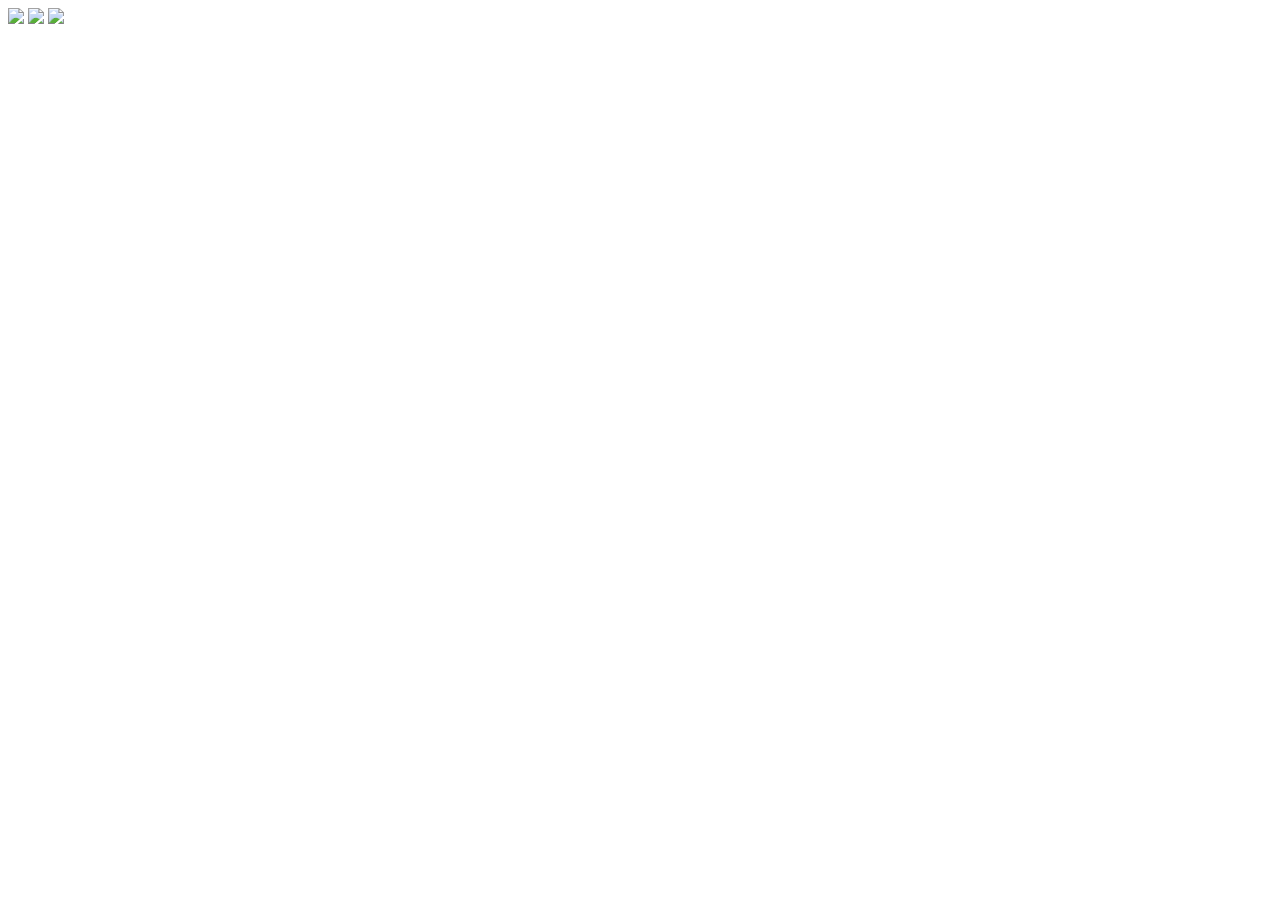
==== pages/images.html @ b8508d22 "a" ====
<!DOCTYPE html>
<html lang="en">
<head>
    <meta charset="UTF-8">
    <meta name="viewport" content="width=device-width, initial-scale=1.0">
    <title>Document</title>
    <link rel="stylesheet" href="../final/styles/magnav.css">
</head>
<body>
    <img src="../final/images/scan1.png">
    <img src="../final/images/scan2.png">
    <img src="../final/images/scan3.png">
</body>
</html>
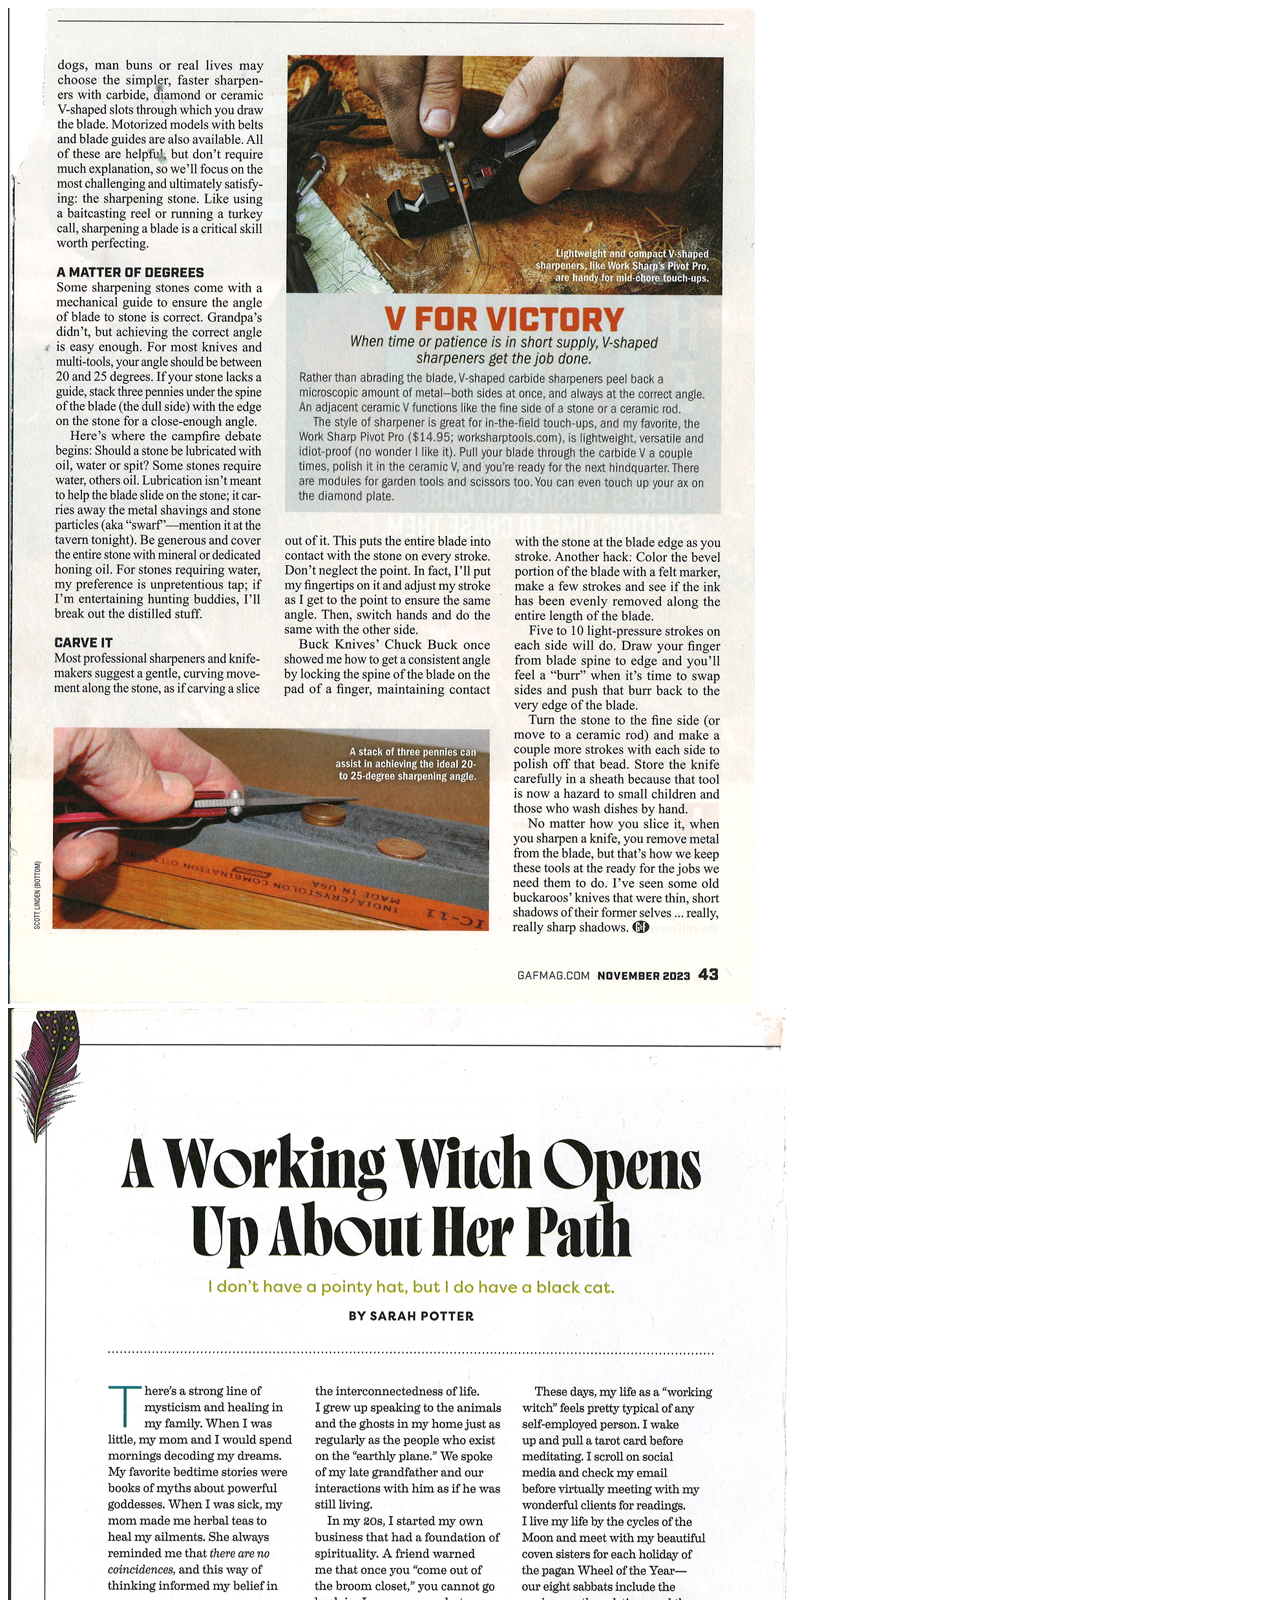
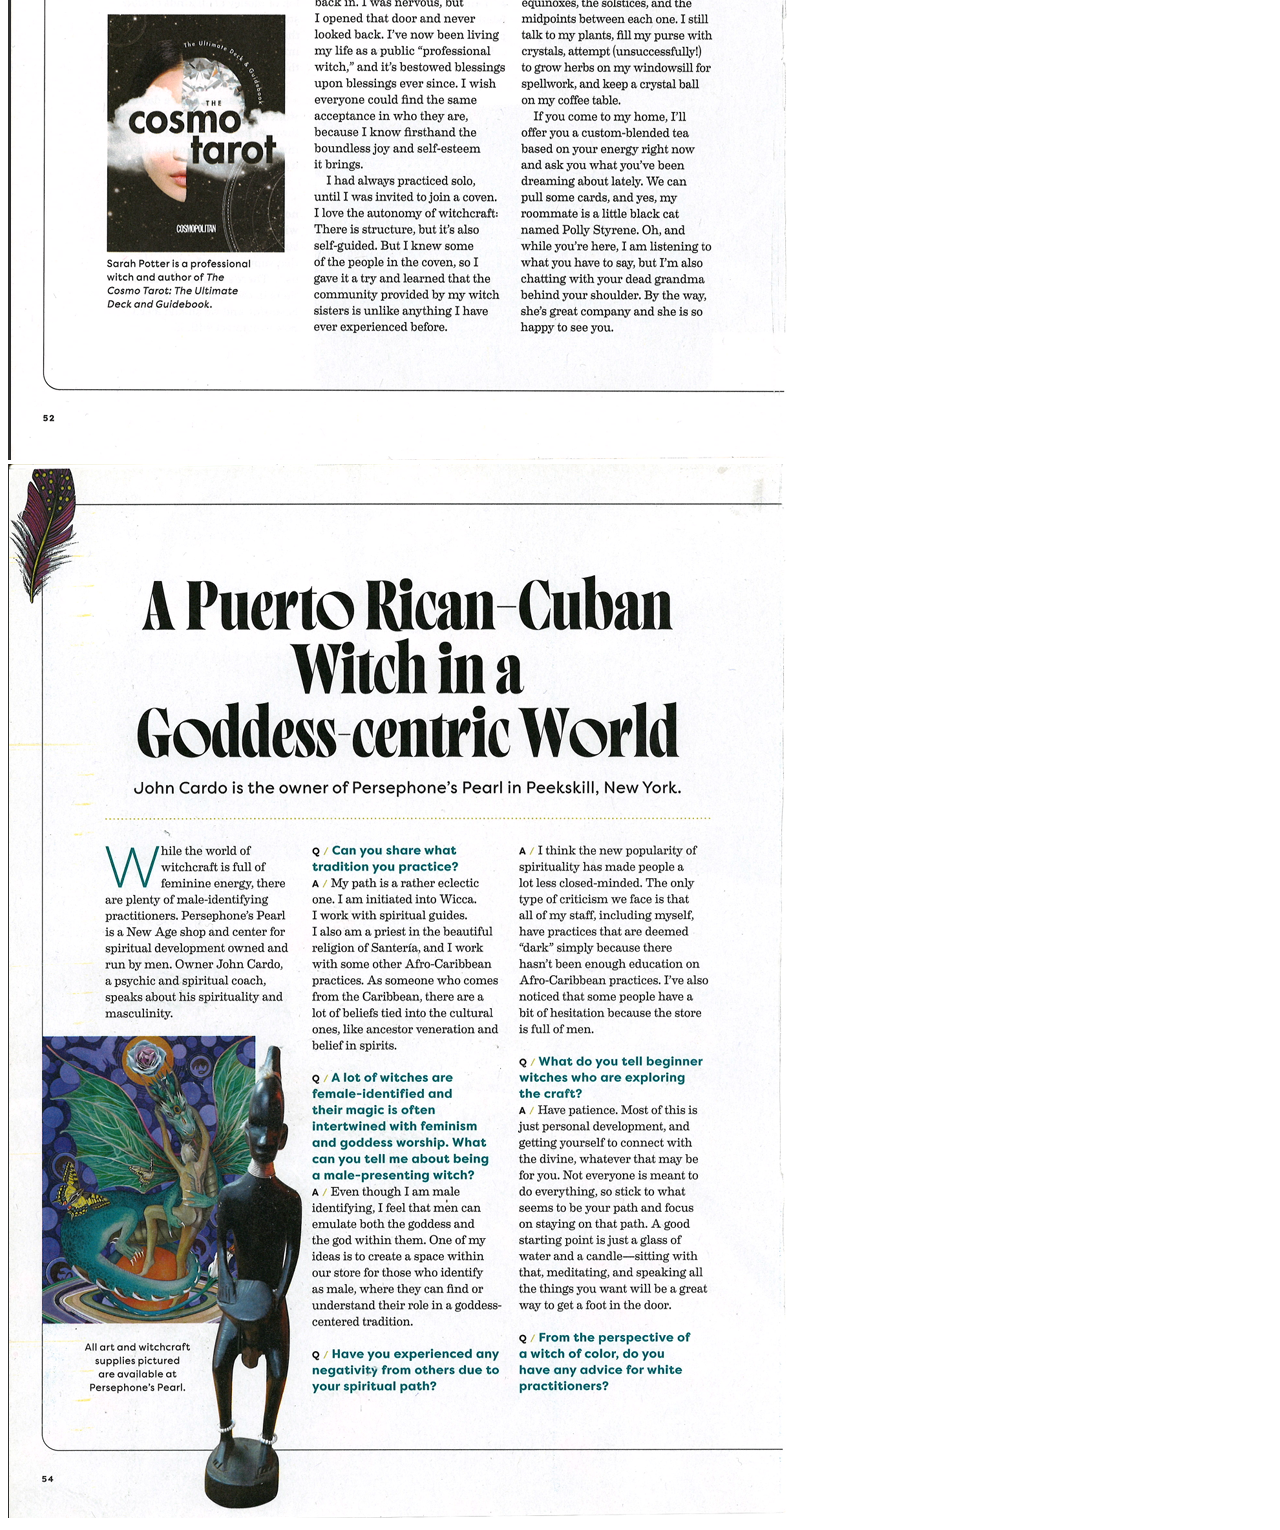
==== commit dadf717d: "a" ====
--- a/pages/images.html
+++ b/pages/images.html
@@ -7,8 +7,8 @@
     <link rel="stylesheet" href="../final/styles/magnav.css">
 </head>
 <body>
-    <img src="../final/images/scan1.png">
-    <img src="../final/images/scan2.png">
-    <img src="../final/images/scan3.png">
+    <img src="../images/scan1.png">
+    <img src="../images/scan2.png">
+    <img src="../images/scan3.png">
 </body>
 </html>
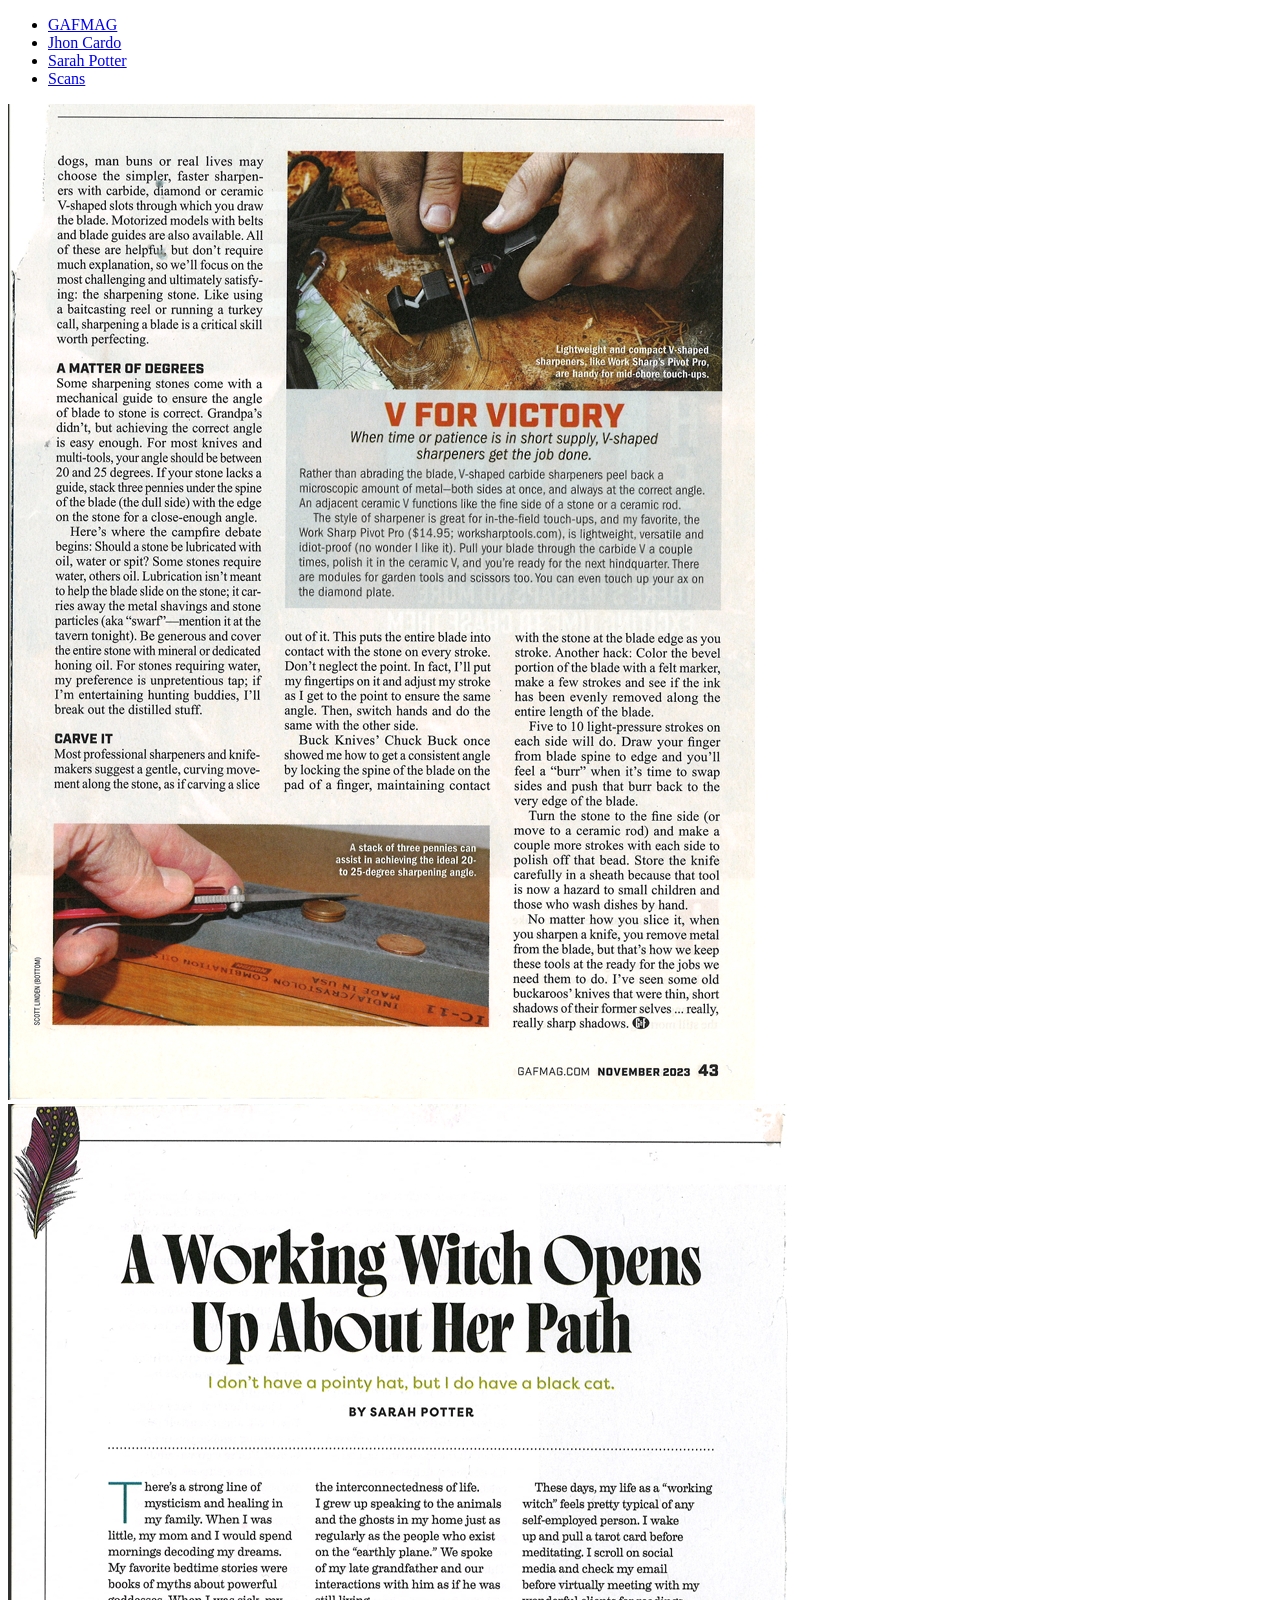
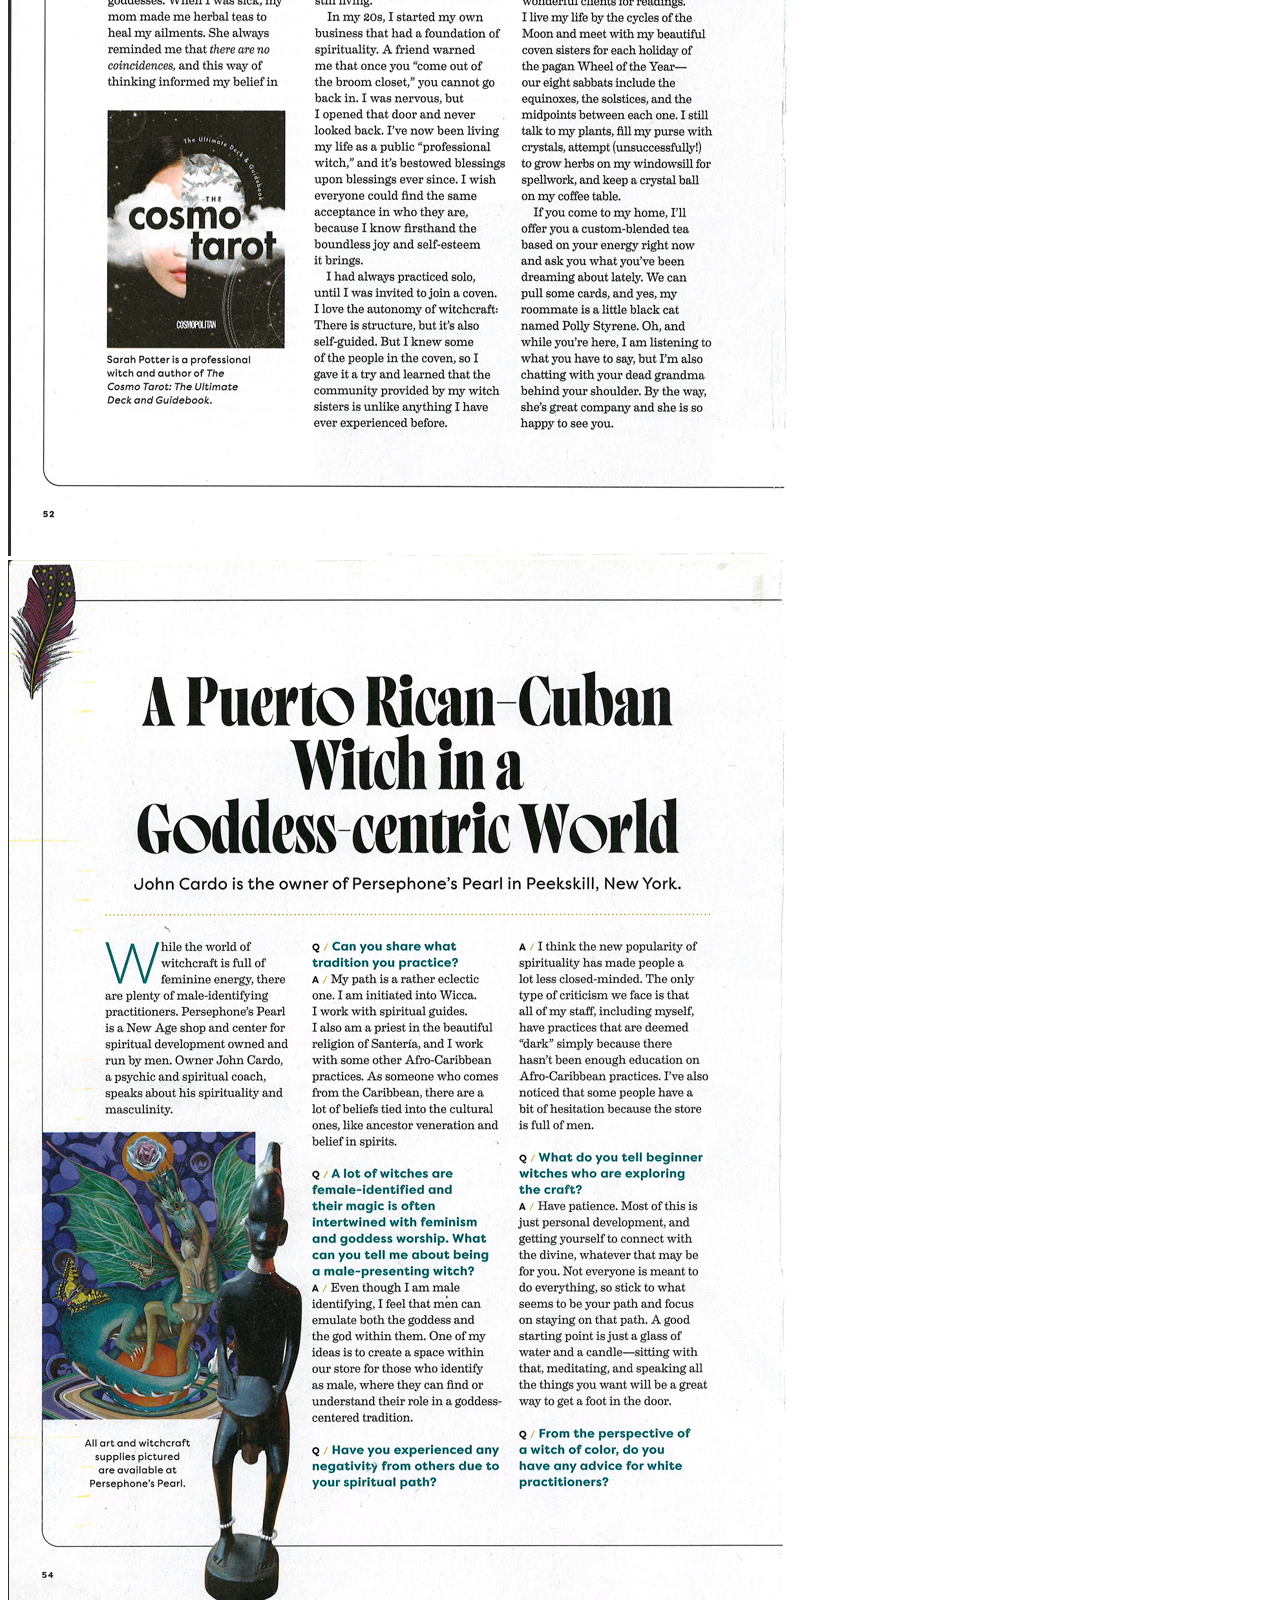
==== commit f785ee4b: "YAY" ====
--- a/pages/images.html
+++ b/pages/images.html
@@ -7,6 +7,14 @@
     <link rel="stylesheet" href="../final/styles/magnav.css">
 </head>
 <body>
+        <nav class="hamish">
+        <ul>
+            <li><a href="../final/pages/page-1.html">GAFMAG</a></li>
+            <li><a href="../final/pages/page-2.html"> Jhon Cardo</a></li>
+            <li><a href="../final/pages/page-3.html"> Sarah Potter</a></li>
+            <li><a href="../final/pages/images.html"> Scans</a></li>
+        </ul>
+    </nav>
     <img src="../images/scan1.png">
     <img src="../images/scan2.png">
     <img src="../images/scan3.png">
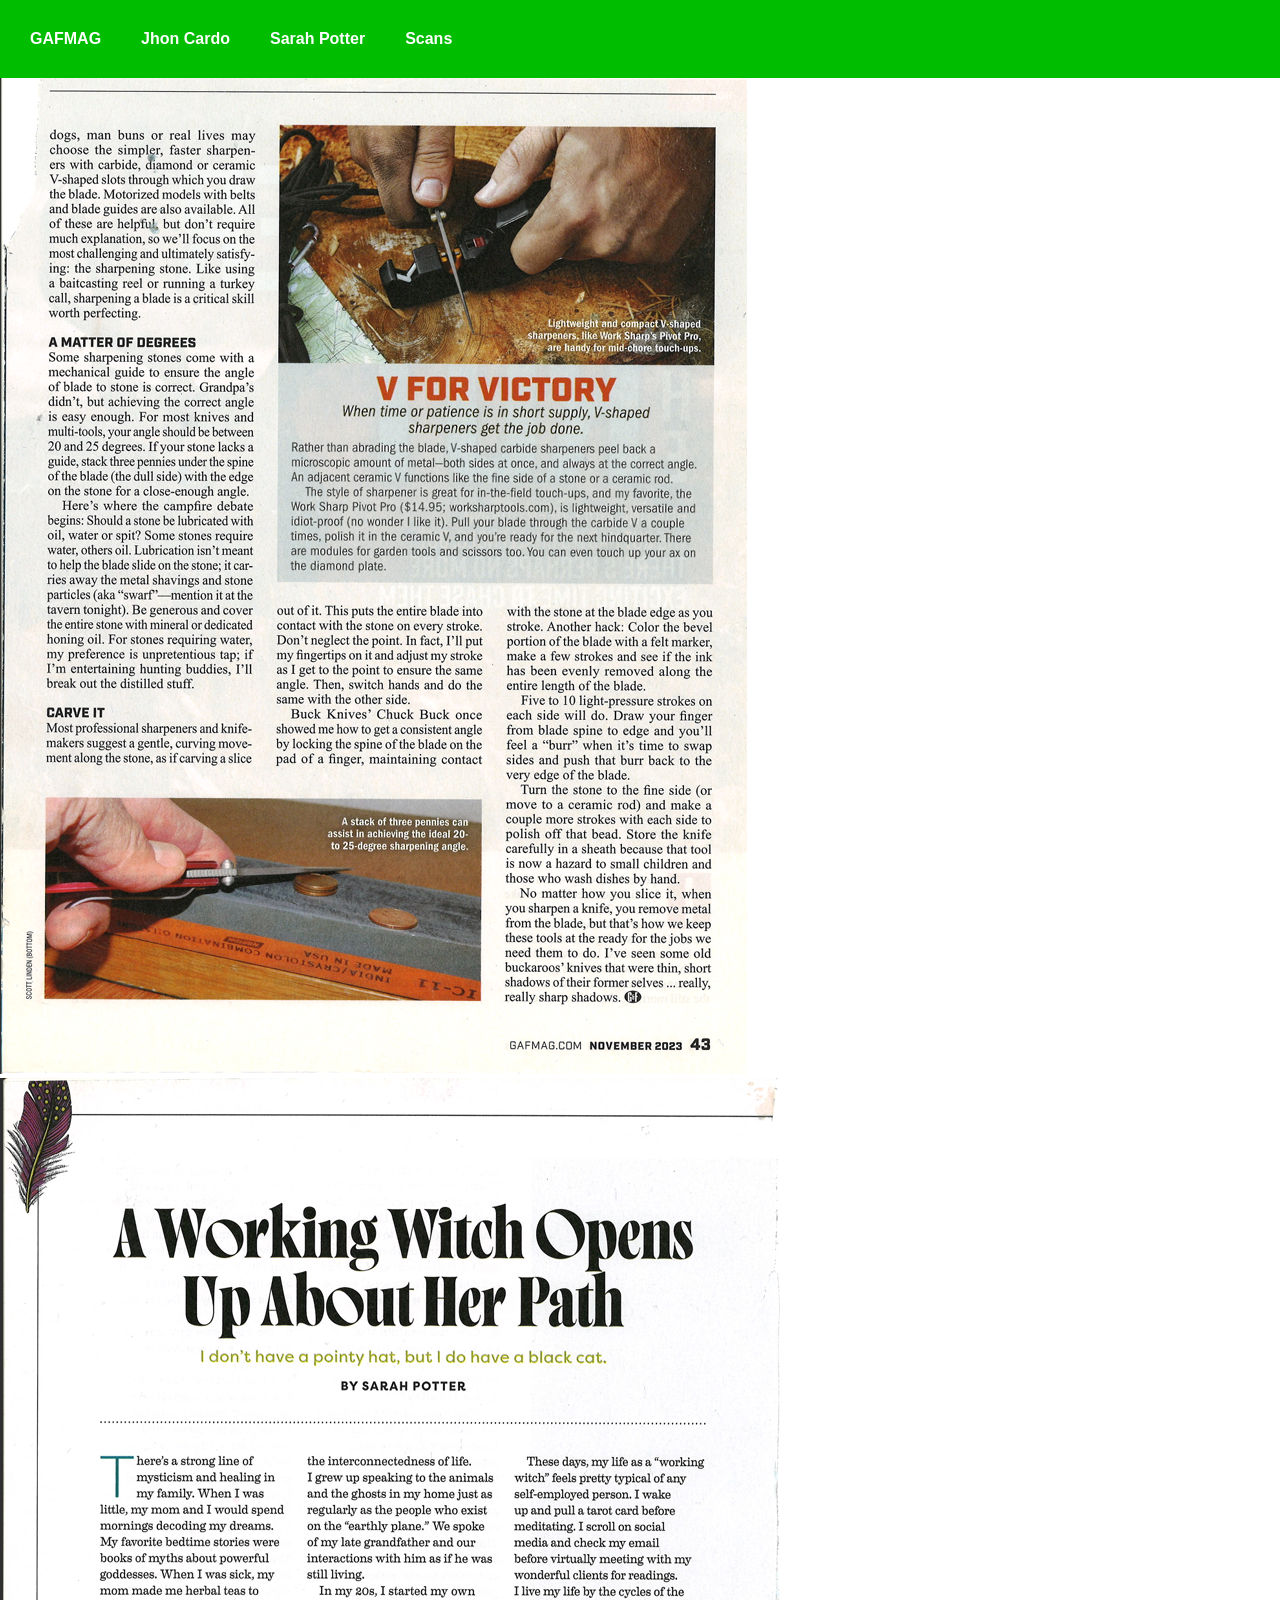
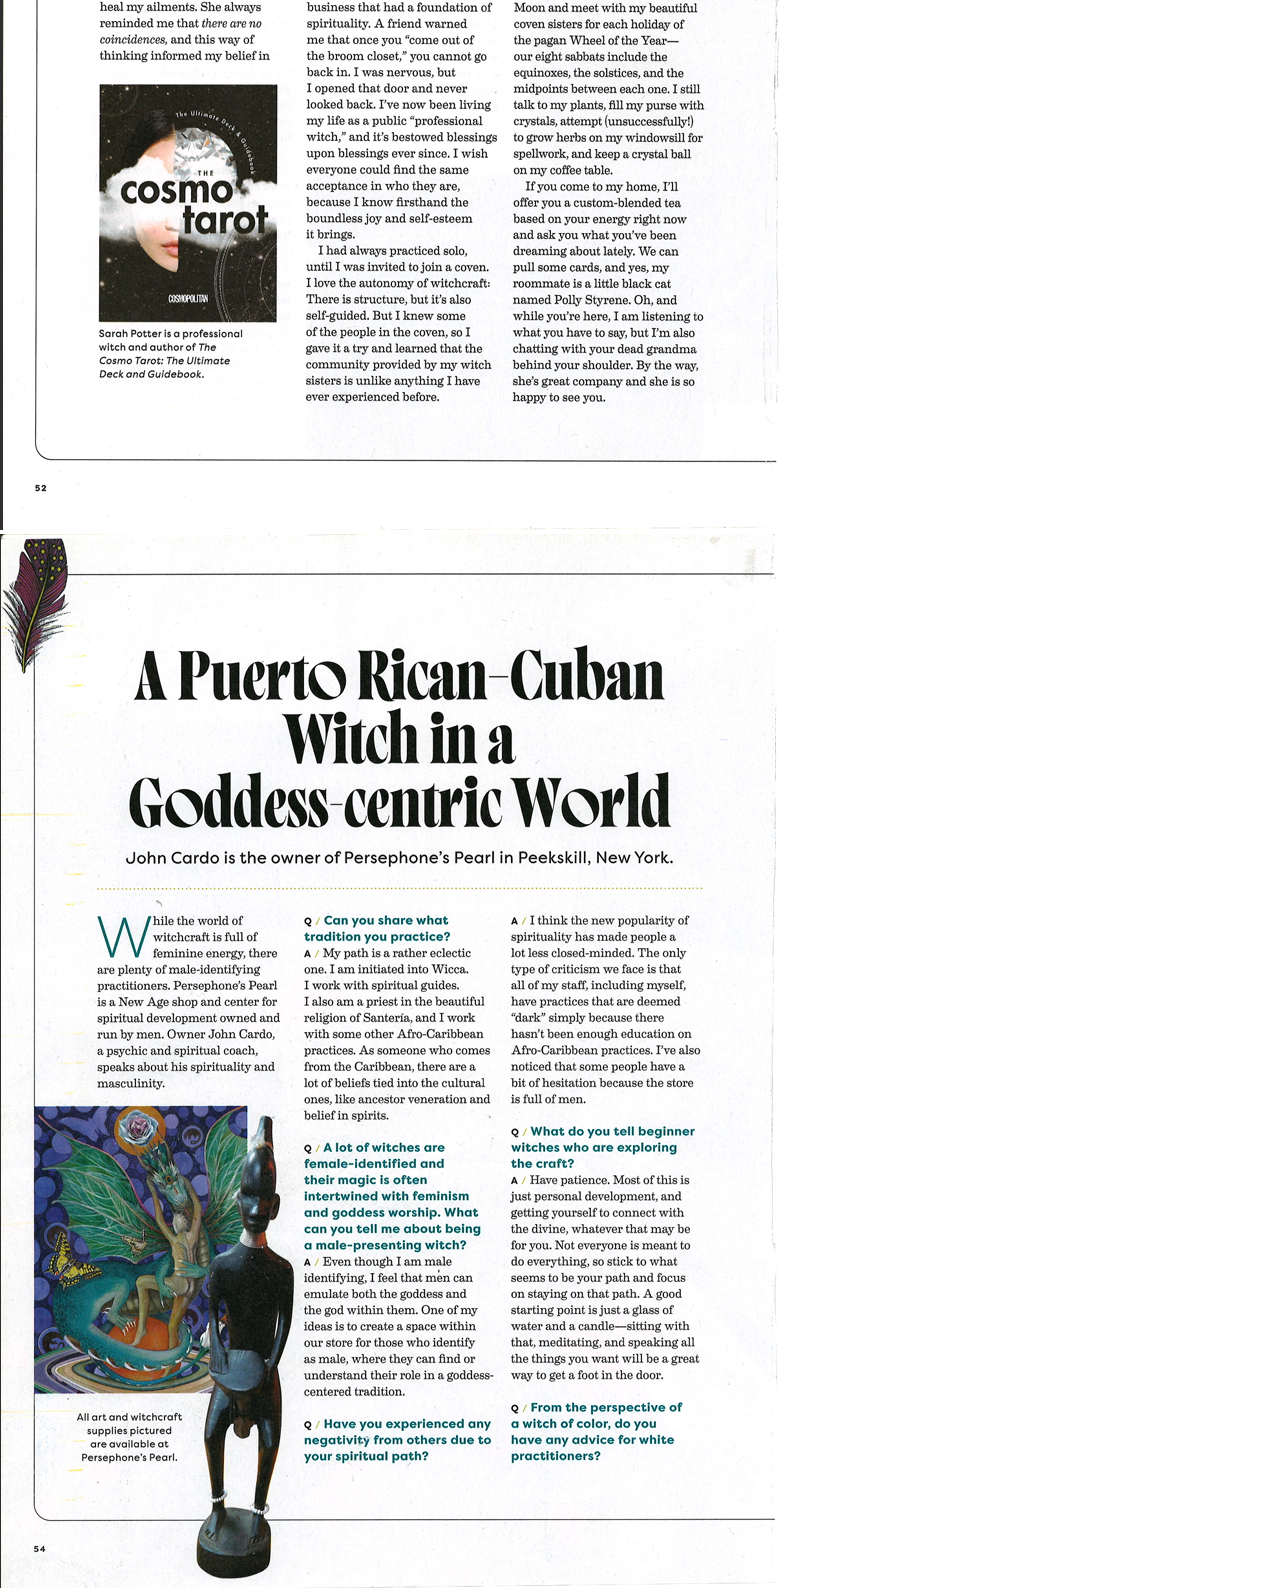
==== commit 4dcbcb4f: "A" ====
--- a/pages/images.html
+++ b/pages/images.html
@@ -4,7 +4,7 @@
     <meta charset="UTF-8">
     <meta name="viewport" content="width=device-width, initial-scale=1.0">
     <title>Document</title>
-    <link rel="stylesheet" href="../final/styles/magnav.css">
+    <link rel="stylesheet" href="../styles/magnav.css">
 </head>
 <body>
         <nav class="hamish">
--- a/styles/magnav.css
+++ b/styles/magnav.css
@@ -0,0 +1,109 @@
+* {
+    box-sizing: border-box;
+}
+
+body{
+    margin: 0px;
+    padding: 0px;
+}
+
+.navbar{
+    display: flex;
+    position: relative;
+    justify-content: space-between;
+    align-items: center;
+    background-color: #00bd00;
+    color: white;
+}
+
+.page-title p{
+    font-size: 22px;
+    margin: 8px;
+}
+
+.hamish{
+    background-color: #00bd00;
+    /* border-radius: 5px; */
+    padding: 10px;
+}
+
+.hamish ul{
+    display: flex;
+    flex-wrap: wrap;
+    margin:0px;
+    padding: 0px;
+}
+
+.hamish li{
+    list-style: none;
+    margin: 5px;
+}
+.hamish a{
+    display: inline-block;
+    text-decoration: none;
+    color: white;
+    padding: 10px;
+    margin: 5px;
+    border-radius: 5px;
+    font-size: 16px;
+    font-weight: bold;
+    text-align: center;
+    font-family: Arial, Helvetica, sans-serif;
+    transition: background-color 0.3s;
+}
+.hamish a:hover{
+    background-color: #BCE5BB;
+    color:#333
+}
+.toggle-button{
+    position:absolute;
+    top: 10px;
+    right: 16px;
+    display: none;
+    flex-direction: column;
+    justify-content: space-between;
+    width: 30px;
+    height: 21px;
+}
+.toggle-button .bar{
+    height: 3px;
+    width: 100%;
+    background-color: white;
+    border-radius:10px ;
+}
+@media screen and (max-width:800px) {
+    .navbar{
+        flex-direction: column;
+        align-items: flex-start;
+    }
+    .toggle-button{
+        display: flex;
+    }
+    .hamish{
+        display: none;
+        width: 100%;
+        height: 100%;
+    }
+    .hamish ul{
+       width: 100%;
+       flex-direction: column;
+    }
+    .hamish li{
+        list-style: none;
+
+    
+    }
+    .hamish ul li{
+        text-align: center;
+    }
+     
+     .hamish ul li a{
+        padding: 8px 16px;
+     }
+     .hamish.active{
+        display: flex;
+     }
+     nav a{
+        border: 0px;
+     }
+}
